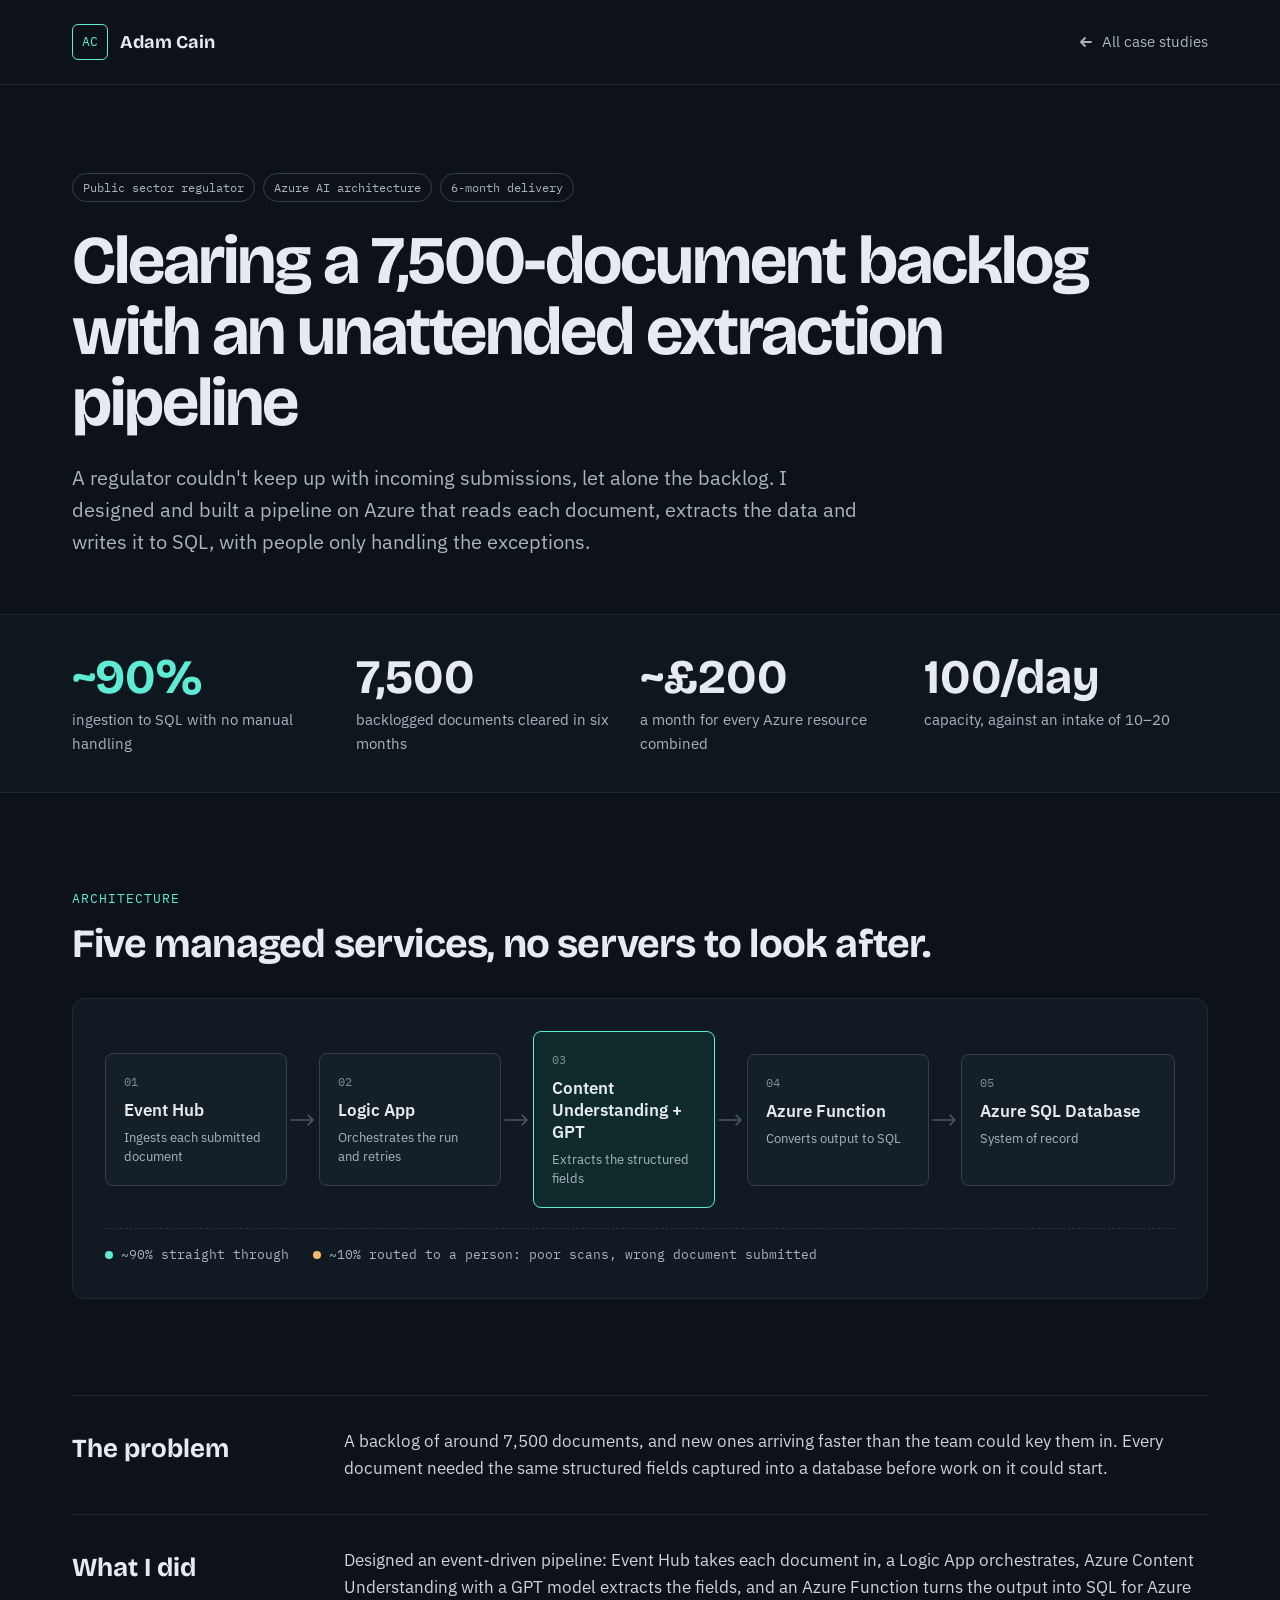
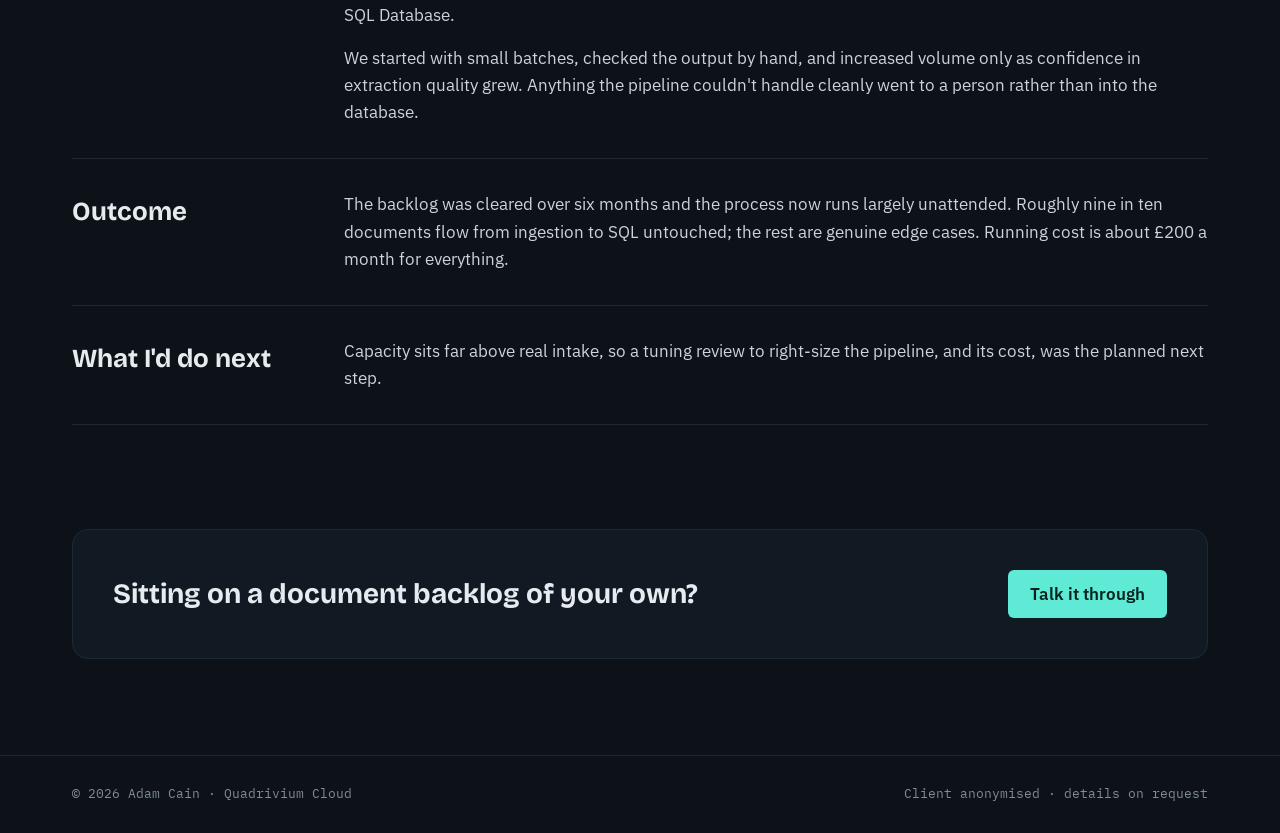
==== case-studies/document-extraction.html @ 3776c77e "Redesign site as AI architect portfolio with case study page Dark, technical layout with IBM Plex an" ====
<!DOCTYPE html>
<html lang="en-GB">

<head>
  <meta charset="utf-8">
  <meta name="viewport" content="width=device-width, initial-scale=1">
  <title>Case study: document extraction with Azure Content Understanding | Adam Cain</title>
  <meta name="description"
    content="How an unattended Azure extraction pipeline cleared a 7,500-document backlog for a public sector regulator, at about £200 a month.">
  <meta name="theme-color" content="#0c1218">

  <link rel="preconnect" href="https://fonts.googleapis.com">
  <link rel="preconnect" href="https://fonts.gstatic.com" crossorigin>
  <link
    href="https://fonts.googleapis.com/css2?family=Bricolage+Grotesque:opsz,wght@12..96,500;12..96,700&family=IBM+Plex+Mono:wght@400;500&family=IBM+Plex+Sans:wght@400;500;600&display=swap"
    rel="stylesheet">

  <link rel="stylesheet" href="../styles.css">
</head>

<body>
  <a class="skip" href="#main">Skip to content</a>

  <header class="site-header">
    <nav class="container nav" aria-label="Primary">
      <a class="brand" href="../">
        <span class="brand-mark" aria-hidden="true">AC</span>
        <span class="brand-name">Adam Cain</span>
      </a>
      <a class="back-link" href="../#work">
        <svg class="icon" aria-hidden="true" viewBox="0 0 16 16" fill="none" stroke="currentColor"
          stroke-width="1.8" stroke-linecap="round" stroke-linejoin="round">
          <path d="M13 8H3M7 4L3 8l4 4" />
        </svg>
        All case studies
      </a>
    </nav>
  </header>

  <main id="main">
    <section class="container cs-hero">
      <div class="tags">
        <span class="tag">Public sector regulator</span>
        <span class="tag">Azure AI architecture</span>
        <span class="tag">6-month delivery</span>
      </div>
      <h1 class="display">Clearing a 7,500-document backlog with an unattended extraction pipeline</h1>
      <p class="lede">A regulator couldn't keep up with incoming submissions, let alone the backlog. I designed and
        built a pipeline on Azure that reads each document, extracts the data and writes it to SQL, with people only
        handling the exceptions.</p>
    </section>

    <section class="band" aria-label="Key results">
      <div class="container results">
        <div class="result"><strong class="accent">~90%</strong><span>ingestion to SQL with no manual handling</span>
        </div>
        <div class="result"><strong>7,500</strong><span>backlogged documents cleared in six months</span></div>
        <div class="result"><strong>~£200</strong><span>a month for every Azure resource combined</span></div>
        <div class="result"><strong>100/day</strong><span>capacity, against an intake of 10–20</span></div>
      </div>
    </section>

    <section class="container cs-section" aria-labelledby="arch">
      <div class="cs-section-head">
        <p class="eyebrow">Architecture</p>
        <h2 id="arch" class="display">Five managed services, no servers to look after.</h2>
      </div>
      <figure class="diagram">
        <ol class="pipeline" aria-label="Pipeline stages, in order">
          <li class="stage">
            <div class="stage-box"><span class="stage-n">01</span><span class="stage-name">Event Hub</span><span
                class="stage-role">Ingests each submitted document</span></div>
            <svg class="stage-arrow" aria-hidden="true" viewBox="0 0 32 16" fill="none" stroke="currentColor"
              stroke-width="1.6" stroke-linecap="round" stroke-linejoin="round">
              <path d="M4 8h22M21 3l5 5-5 5" />
            </svg>
          </li>
          <li class="stage">
            <div class="stage-box"><span class="stage-n">02</span><span class="stage-name">Logic App</span><span
                class="stage-role">Orchestrates the run and retries</span></div>
            <svg class="stage-arrow" aria-hidden="true" viewBox="0 0 32 16" fill="none" stroke="currentColor"
              stroke-width="1.6" stroke-linecap="round" stroke-linejoin="round">
              <path d="M4 8h22M21 3l5 5-5 5" />
            </svg>
          </li>
          <li class="stage is-accent">
            <div class="stage-box"><span class="stage-n">03</span><span class="stage-name">Content Understanding +
                GPT</span><span class="stage-role">Extracts the structured fields</span></div>
            <svg class="stage-arrow" aria-hidden="true" viewBox="0 0 32 16" fill="none" stroke="currentColor"
              stroke-width="1.6" stroke-linecap="round" stroke-linejoin="round">
              <path d="M4 8h22M21 3l5 5-5 5" />
            </svg>
          </li>
          <li class="stage">
            <div class="stage-box"><span class="stage-n">04</span><span class="stage-name">Azure Function</span><span
                class="stage-role">Converts output to SQL</span></div>
            <svg class="stage-arrow" aria-hidden="true" viewBox="0 0 32 16" fill="none" stroke="currentColor"
              stroke-width="1.6" stroke-linecap="round" stroke-linejoin="round">
              <path d="M4 8h22M21 3l5 5-5 5" />
            </svg>
          </li>
          <li class="stage">
            <div class="stage-box"><span class="stage-n">05</span><span class="stage-name">Azure SQL Database</span><span
                class="stage-role">System of record</span></div>
          </li>
        </ol>
        <figcaption class="legend">
          <span><span class="dot" aria-hidden="true"></span>~90% straight through</span>
          <span><span class="dot is-warn" aria-hidden="true"></span>~10% routed to a person: poor scans, wrong document
            submitted</span>
        </figcaption>
      </figure>
    </section>

    <section class="container narrative" aria-label="Case study detail">
      <div class="narrative-row">
        <h2>The problem</h2>
        <div class="body">
          <p>A backlog of around 7,500 documents, and new ones arriving faster than the team could key them in. Every
            document needed the same structured fields captured into a database before work on it could start.</p>
        </div>
      </div>
      <div class="narrative-row">
        <h2>What I did</h2>
        <div class="body">
          <p>Designed an event-driven pipeline: Event Hub takes each document in, a Logic App orchestrates, Azure
            Content Understanding with a GPT model extracts the fields, and an Azure Function turns the output into SQL
            for Azure SQL Database.</p>
          <p>We started with small batches, checked the output by hand, and increased volume only as confidence in
            extraction quality grew. Anything the pipeline couldn't handle cleanly went to a person rather than into
            the database.</p>
        </div>
      </div>
      <div class="narrative-row">
        <h2>Outcome</h2>
        <div class="body">
          <p>The backlog was cleared over six months and the process now runs largely unattended. Roughly nine in ten
            documents flow from ingestion to SQL untouched; the rest are genuine edge cases. Running cost is about £200
            a month for everything.</p>
        </div>
      </div>
      <div class="narrative-row">
        <h2>What I'd do next</h2>
        <div class="body">
          <p>Capacity sits far above real intake, so a tuning review to right-size the pipeline, and its cost, was the
            planned next step.</p>
        </div>
      </div>
    </section>

    <section class="container cs-cta" aria-label="Contact">
      <div class="panel">
        <p>Sitting on a document backlog of your own?</p>
        <a class="btn btn-primary" href="mailto:adam@quadrivium.cloud">Talk it through</a>
      </div>
    </section>
  </main>

  <footer class="site-footer">
    <div class="container">
      <span>© 2026 Adam Cain · Quadrivium Cloud</span>
      <span>Client anonymised · details on request</span>
    </div>
  </footer>
</body>

</html>
---- styles.css ----
:root {
  --bg: #0c1218;
  --bg-band: #0f171e;
  --surface: #111a22;
  --surface-2: #141f28;
  --line: #1e2933;
  --line-strong: #33414e;
  --line-dash: #26323d;
  --text: #e6ebf0;
  --text-2: #cbd3db;
  --muted: #a9b4c0;
  --faint: #7f8c99;
  --accent: #5eead4;
  --accent-hover: #99f6e4;
  --accent-ink: #06231f;
  --accent-wash: #0f2a2a;
  --warn: #f5b971;

  --font-display: "Bricolage Grotesque", system-ui, sans-serif;
  --font-body: "IBM Plex Sans", system-ui, sans-serif;
  --font-mono: "IBM Plex Mono", ui-monospace, monospace;

  --max: 1200px;
  --gutter: 32px;
  --radius: 10px;
}

*,
*::before,
*::after {
  box-sizing: border-box;
}

html {
  scroll-behavior: smooth;
}

body {
  margin: 0;
  background: var(--bg);
  color: var(--text);
  font-family: var(--font-body);
  font-size: 17px;
  line-height: 1.6;
}

h1,
h2,
h3,
p {
  margin: 0;
}

a {
  color: var(--accent);
}

a:hover {
  color: var(--accent-hover);
}

:focus-visible {
  outline: 2px solid var(--accent);
  outline-offset: 3px;
}

.skip {
  position: absolute;
  left: -9999px;
}

.skip:focus {
  left: 16px;
  top: 16px;
  z-index: 10;
  padding: 8px 14px;
  background: var(--accent);
  color: var(--accent-ink);
  border-radius: 6px;
}

.container {
  max-width: var(--max);
  margin: 0 auto;
  padding-inline: var(--gutter);
}

/* Shared type */
.display {
  font-family: var(--font-display);
  font-weight: 700;
  letter-spacing: -0.02em;
  line-height: 1.05;
}

.eyebrow {
  font-family: var(--font-mono);
  font-size: 13px;
  letter-spacing: 0.08em;
  text-transform: uppercase;
  color: var(--accent);
}

.lede {
  font-size: 20px;
  color: var(--muted);
  max-width: 34em;
}

.muted {
  color: var(--muted);
}

.accent {
  color: var(--accent);
}

.icon {
  width: 16px;
  height: 16px;
  flex: none;
}

/* Buttons */
.btn {
  display: inline-flex;
  align-items: center;
  justify-content: center;
  gap: 10px;
  min-height: 48px;
  padding: 0 22px;
  border-radius: 6px;
  font-weight: 600;
  text-decoration: none;
}

.btn-primary {
  background: var(--accent);
  color: var(--accent-ink);
}

.btn-primary:hover {
  background: var(--accent-hover);
  color: var(--accent-ink);
}

.btn-ghost {
  border: 1px solid var(--line-strong);
  color: var(--text);
  font-weight: 500;
}

.btn-ghost:hover {
  border-color: var(--muted);
  color: var(--text);
}

.text-link {
  display: inline-flex;
  align-items: center;
  gap: 8px;
  min-height: 44px;
  font-weight: 600;
  text-decoration: none;
}

/* Header */
.site-header {
  border-bottom: 1px solid var(--line);
}

.nav {
  display: flex;
  flex-wrap: wrap;
  align-items: center;
  justify-content: space-between;
  gap: 16px;
  padding-block: 20px;
}

.brand {
  display: flex;
  align-items: center;
  gap: 12px;
  color: var(--text);
  text-decoration: none;
}

.brand:hover {
  color: var(--text);
}

.brand-mark {
  display: flex;
  align-items: center;
  justify-content: center;
  width: 36px;
  height: 36px;
  border: 1px solid var(--accent);
  border-radius: 6px;
  font-family: var(--font-mono);
  font-size: 13px;
  color: var(--accent);
}

.brand-name {
  font-family: var(--font-display);
  font-weight: 700;
  font-size: 18px;
}

.nav-links {
  display: flex;
  flex-wrap: wrap;
  align-items: center;
  gap: 28px;
  font-size: 15px;
}

.nav-links a:not(.btn) {
  color: var(--muted);
  text-decoration: none;
}

.nav-links a:not(.btn):hover {
  color: var(--text);
}

.nav-links .btn {
  min-height: 44px;
  padding: 0 18px;
}

.back-link {
  display: inline-flex;
  align-items: center;
  gap: 8px;
  min-height: 44px;
  color: var(--muted);
  text-decoration: none;
  font-size: 15px;
}

/* Hero */
.hero {
  display: flex;
  flex-wrap: wrap;
  align-items: center;
  gap: 64px;
  padding-block: 96px 88px;
}

.hero-copy {
  flex: 999 1 520px;
  min-width: 0;
  display: flex;
  flex-direction: column;
  gap: 28px;
}

.hero-title {
  font-size: clamp(44px, 6vw, 76px);
  line-height: 1.02;
  letter-spacing: -0.03em;
}

.actions {
  display: flex;
  flex-wrap: wrap;
  gap: 14px;
}

.stack {
  margin: 0;
  flex: 1 1 380px;
  min-width: 0;
  display: flex;
  flex-direction: column;
  gap: 10px;
  padding: 24px;
  border: 1px solid var(--line);
  border-radius: var(--radius);
  background: var(--surface);
}

.stack-head {
  display: flex;
  justify-content: space-between;
  padding-bottom: 8px;
  border-bottom: 1px dashed var(--line-dash);
  font-family: var(--font-mono);
  font-size: 12px;
  color: var(--faint);
}

.layer {
  display: flex;
  align-items: center;
  justify-content: space-between;
  gap: 12px;
  padding: 14px 16px;
  border: 1px solid var(--line-strong);
  border-radius: 6px;
  background: var(--surface-2);
  font-weight: 600;
}

.layer span:last-child {
  font-family: var(--font-mono);
  font-size: 12px;
  font-weight: 400;
  color: var(--muted);
  text-align: right;
}

.layer.is-accent {
  border-color: var(--accent);
  background: var(--accent-wash);
}

.layer.is-accent span:last-child {
  color: var(--accent);
}

.layer.is-span {
  padding-block: 12px;
  border-style: dashed;
  background: none;
  color: var(--muted);
  font-size: 14px;
  font-weight: 400;
}

/* Bands */
.band {
  border-block: 1px solid var(--line);
  background: var(--bg-band);
}

.timings {
  display: flex;
  flex-wrap: wrap;
  gap: 40px;
  padding-block: 48px;
}

.timing {
  flex: 1 1 320px;
  min-width: 0;
  display: flex;
  flex-direction: column;
  gap: 6px;
}

.timing-label {
  font-family: var(--font-mono);
  font-size: 12px;
  letter-spacing: 0.08em;
  text-transform: uppercase;
  color: var(--faint);
}

.timing-value {
  font-family: var(--font-display);
  font-weight: 700;
  font-size: 40px;
  line-height: 1.1;
}

.timing-value s {
  color: var(--faint);
  text-decoration-thickness: 2px;
}

.timing-note {
  color: var(--muted);
  font-size: 15px;
}

.timings-caveat {
  flex: 1 1 240px;
  min-width: 0;
  align-self: flex-end;
  color: var(--faint);
  font-size: 14px;
}

/* Sections */
.section {
  display: flex;
  flex-direction: column;
  gap: 48px;
  padding-block: 112px 32px;
}

.section-head {
  display: flex;
  flex-wrap: wrap;
  align-items: flex-end;
  justify-content: space-between;
  gap: 32px;
}

.section-head > div {
  flex: 1 1 520px;
  min-width: 0;
  display: flex;
  flex-direction: column;
  gap: 16px;
}

.section-head > p {
  flex: 1 1 360px;
  min-width: 0;
  color: var(--muted);
}

.section-title {
  font-size: 48px;
}

.cards {
  display: flex;
  flex-wrap: wrap;
  gap: 16px;
}

.card {
  flex: 1 1 250px;
  min-width: 0;
  display: flex;
  flex-direction: column;
  gap: 14px;
  padding: 28px 24px;
  border: 1px solid var(--line);
  border-radius: var(--radius);
  background: var(--surface);
}

.card-meta {
  display: flex;
  justify-content: space-between;
  align-items: center;
  font-family: var(--font-mono);
  font-size: 12px;
  color: var(--faint);
}

.card-meta span:first-child {
  font-size: 13px;
  color: var(--accent);
}

.card h3 {
  font-family: var(--font-display);
  font-weight: 700;
  font-size: 24px;
  line-height: 1.15;
}

.card p {
  color: var(--muted);
  font-size: 15px;
}

.card .card-foot {
  margin-top: auto;
  padding-top: 14px;
  border-top: 1px dashed var(--line-dash);
  color: var(--text-2);
  font-size: 14px;
}

.card-foot .label {
  color: var(--faint);
}

.callout {
  display: flex;
  flex-wrap: wrap;
  align-items: center;
  justify-content: space-between;
  gap: 24px;
  padding: 24px 28px;
  border: 1px dashed var(--line-strong);
  border-radius: var(--radius);
}

.callout p {
  flex: 1 1 520px;
  min-width: 0;
  color: var(--muted);
}

.callout strong {
  color: var(--text);
  font-weight: 600;
}

/* Case studies */
.tags {
  display: flex;
  flex-wrap: wrap;
  gap: 8px;
}

.tag {
  padding: 4px 10px;
  border: 1px solid var(--line-strong);
  border-radius: 999px;
  font-family: var(--font-mono);
  font-size: 12px;
  color: var(--muted);
}

.feature {
  display: flex;
  flex-wrap: wrap;
  gap: 40px;
  padding: 40px;
  border: 1px solid var(--line);
  border-radius: 12px;
  background: var(--surface);
  color: var(--text);
  text-decoration: none;
  transition: border-color 0.15s;
}

.feature:hover {
  color: var(--text);
  border-color: var(--line-strong);
}

.feature-copy {
  flex: 999 1 480px;
  min-width: 0;
  display: flex;
  flex-direction: column;
  gap: 16px;
}

.feature h3 {
  font-family: var(--font-display);
  font-weight: 700;
  font-size: 34px;
  line-height: 1.1;
  letter-spacing: -0.01em;
}

.feature-link {
  display: inline-flex;
  align-items: center;
  gap: 8px;
  color: var(--accent);
  font-weight: 600;
}

.metrics {
  flex: 1 1 300px;
  min-width: 0;
  align-self: flex-start;
  display: flex;
  flex-wrap: wrap;
  gap: 1px;
  overflow: hidden;
  border: 1px solid var(--line);
  border-radius: 8px;
  background: var(--line);
}

.metric {
  flex: 1 1 140px;
  padding: 20px;
  background: var(--bg-band);
}

.metric strong {
  display: block;
  font-family: var(--font-display);
  font-weight: 700;
  font-size: 32px;
  line-height: 1.3;
}

.metric span {
  font-size: 13px;
  color: var(--muted);
}

.study {
  flex: 1 1 420px;
  min-width: 0;
  display: flex;
  flex-direction: column;
  gap: 16px;
  padding: 32px;
  border: 1px solid var(--line);
  border-radius: 12px;
  background: var(--surface);
}

.study h3 {
  font-family: var(--font-display);
  font-weight: 700;
  font-size: 26px;
  line-height: 1.15;
}

.study > p {
  color: var(--muted);
  font-size: 15px;
}

.study-result {
  display: flex;
  flex-wrap: wrap;
  align-items: baseline;
  gap: 4px 12px;
  margin-top: auto;
  padding-top: 16px;
  border-top: 1px dashed var(--line-dash);
}

.study-result strong {
  font-family: var(--font-display);
  font-weight: 700;
  font-size: 28px;
  color: var(--accent);
}

.study-result span {
  font-size: 14px;
  color: var(--muted);
}

/* Approach */
.principles {
  display: flex;
  flex-wrap: wrap;
  gap: 48px;
}

.principle {
  flex: 1 1 300px;
  min-width: 0;
  display: flex;
  flex-direction: column;
  gap: 12px;
  padding-top: 20px;
  border-top: 2px solid var(--accent);
}

.principle h3 {
  font-family: var(--font-display);
  font-weight: 700;
  font-size: 22px;
}

.principle p {
  color: var(--muted);
  font-size: 15px;
}

/* Contact */
.contact {
  padding-block: 112px 96px;
}

.panel {
  display: flex;
  flex-wrap: wrap;
  align-items: center;
  justify-content: space-between;
  gap: 40px;
  padding: 56px 48px;
  border: 1px solid var(--line);
  border-radius: 16px;
  background: var(--surface);
}

.panel-copy {
  flex: 999 1 480px;
  min-width: 0;
  display: flex;
  flex-direction: column;
  gap: 16px;
}

.panel-copy h2 {
  font-size: 44px;
}

.panel-copy p {
  color: var(--muted);
  max-width: 32em;
}

.contact-links {
  flex: 1 1 260px;
  min-width: 0;
  display: flex;
  flex-direction: column;
  gap: 10px;
}

.contact-links .btn-primary {
  min-height: 52px;
}

.contact-row {
  display: flex;
  gap: 10px;
}

.contact-row .btn {
  flex: 1 1 0;
}

/* Footer */
.site-footer {
  border-top: 1px solid var(--line);
}

.site-footer .container {
  display: flex;
  flex-wrap: wrap;
  justify-content: space-between;
  gap: 16px;
  padding-block: 28px;
  font-family: var(--font-mono);
  font-size: 13px;
  color: var(--faint);
}

/* Case study page */
.cs-hero {
  display: flex;
  flex-direction: column;
  gap: 24px;
  padding-block: 88px 56px;
}

.cs-hero h1 {
  max-width: 16em;
  font-size: clamp(40px, 5.4vw, 68px);
  line-height: 1.04;
  letter-spacing: -0.03em;
}

.cs-hero .lede {
  max-width: 40em;
}

.results {
  display: flex;
  flex-wrap: wrap;
}

.result {
  flex: 1 1 220px;
  display: flex;
  flex-direction: column;
  gap: 4px;
  padding: 36px 24px 36px 0;
}

.result strong {
  font-family: var(--font-display);
  font-weight: 700;
  font-size: 48px;
  line-height: 1.1;
}

.result span {
  font-size: 15px;
  color: var(--muted);
}

.cs-section {
  display: flex;
  flex-direction: column;
  gap: 32px;
  padding-block: 96px 32px;
}

.cs-section-head {
  display: flex;
  flex-direction: column;
  gap: 12px;
}

.cs-section-head h2 {
  font-size: 40px;
  line-height: 1.1;
}

.diagram {
  margin: 0;
  padding: 32px;
  overflow-x: auto;
  border: 1px solid var(--line);
  border-radius: 12px;
  background: var(--surface);
}

.pipeline {
  display: flex;
  align-items: center;
  min-width: 920px;
  margin: 0;
  padding: 0;
  list-style: none;
}

.stage {
  flex: 1 1 0;
  display: flex;
  align-items: center;
}

.stage-box {
  flex: 1 1 0;
  display: flex;
  flex-direction: column;
  gap: 8px;
  min-height: 132px;
  padding: 18px;
  border: 1px solid var(--line-strong);
  border-radius: 8px;
  background: var(--surface-2);
}

.stage.is-accent .stage-box {
  border-color: var(--accent);
  background: var(--accent-wash);
}

.stage-n {
  font-family: var(--font-mono);
  font-size: 12px;
  color: var(--faint);
}

.stage-name {
  font-weight: 600;
  line-height: 1.3;
}

.stage-role {
  font-size: 13px;
  line-height: 1.45;
  color: var(--muted);
}

.stage-arrow {
  width: 32px;
  height: 16px;
  flex: none;
  color: #4a5866;
}

.legend {
  display: flex;
  flex-wrap: wrap;
  gap: 24px;
  margin-top: 20px;
  padding-top: 16px;
  border-top: 1px dashed var(--line-dash);
  font-family: var(--font-mono);
  font-size: 13px;
  color: var(--muted);
}

.dot {
  display: inline-block;
  width: 8px;
  height: 8px;
  margin-right: 8px;
  border-radius: 50%;
  background: var(--accent);
}

.dot.is-warn {
  background: var(--warn);
}

.narrative {
  padding-block: 64px 32px;
}

.narrative-row {
  display: flex;
  flex-wrap: wrap;
  gap: 32px;
  padding-block: 32px;
  border-top: 1px solid var(--line);
}

.narrative-row:last-child {
  border-bottom: 1px solid var(--line);
}

.narrative-row h2 {
  flex: 1 1 240px;
  font-family: var(--font-display);
  font-weight: 700;
  font-size: 26px;
}

.narrative-row .body {
  flex: 999 1 520px;
  min-width: 0;
  display: flex;
  flex-direction: column;
  gap: 16px;
  color: var(--text-2);
}

.cs-cta {
  padding-block: 72px 96px;
}

.cs-cta .panel {
  padding: 40px;
  gap: 24px;
}

.cs-cta .panel p {
  flex: 999 1 420px;
  min-width: 0;
  font-family: var(--font-display);
  font-weight: 700;
  font-size: 28px;
  line-height: 1.2;
}

/* Small screens */
@media (max-width: 640px) {
  :root {
    --gutter: 16px;
  }

  .hero {
    padding-block: 56px;
    gap: 40px;
  }

  .section {
    padding-block: 72px 16px;
  }

  .section-title,
  .cs-section-head h2 {
    font-size: 34px;
  }

  .panel-copy h2 {
    font-size: 34px;
  }

  .timing-value {
    font-size: 32px;
  }

  .feature,
  .study,
  .panel {
    padding: 24px;
  }

  .feature h3 {
    font-size: 26px;
  }

  .nav-links {
    gap: 18px;
  }
}

@media (prefers-reduced-motion: reduce) {
  html {
    scroll-behavior: auto;
  }
}
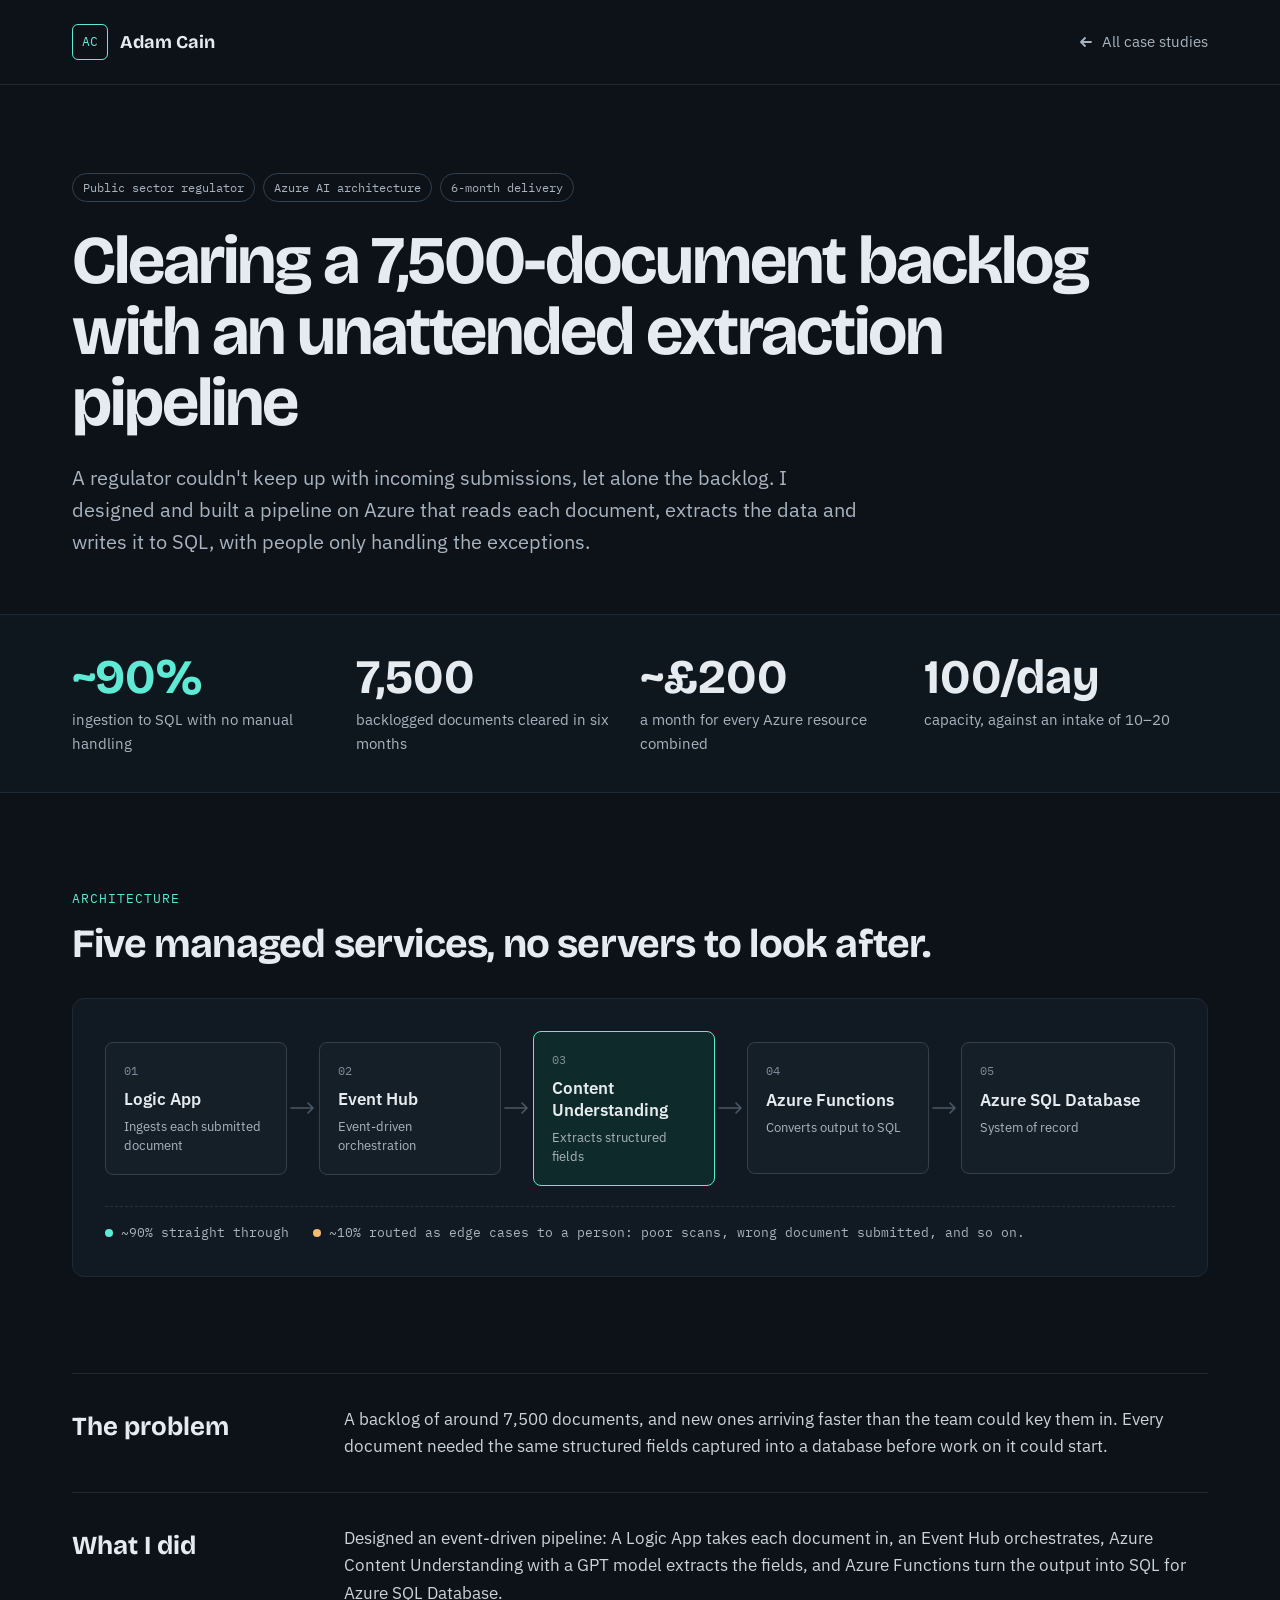
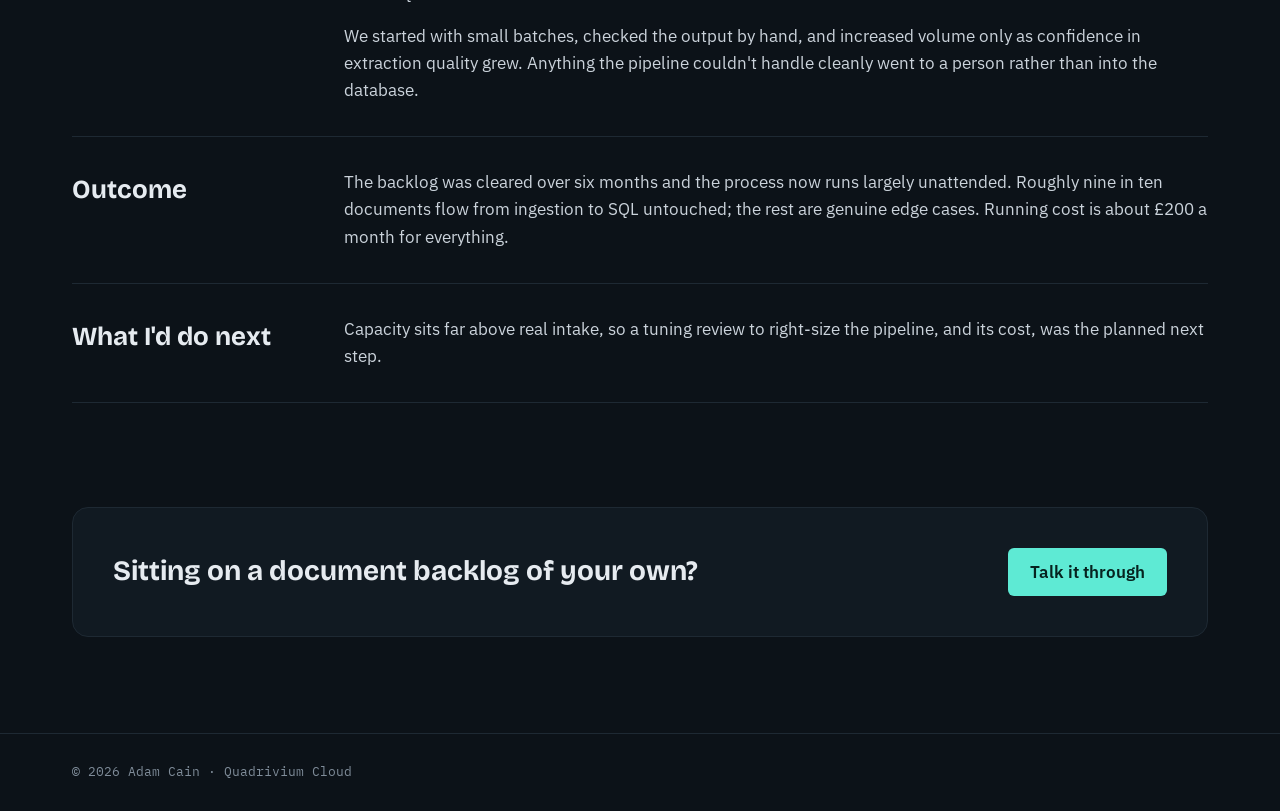
==== commit 79a79b5a: "Redesign landing page" ====
--- a/case-studies/document-extraction.html
+++ b/case-studies/document-extraction.html
@@ -28,8 +28,8 @@
         <span class="brand-name">Adam Cain</span>
       </a>
       <a class="back-link" href="../#work">
-        <svg class="icon" aria-hidden="true" viewBox="0 0 16 16" fill="none" stroke="currentColor"
-          stroke-width="1.8" stroke-linecap="round" stroke-linejoin="round">
+        <svg class="icon" aria-hidden="true" viewBox="0 0 16 16" fill="none" stroke="currentColor" stroke-width="1.8"
+          stroke-linecap="round" stroke-linejoin="round">
           <path d="M13 8H3M7 4L3 8l4 4" />
         </svg>
         All case studies
@@ -68,7 +68,7 @@
       <figure class="diagram">
         <ol class="pipeline" aria-label="Pipeline stages, in order">
           <li class="stage">
-            <div class="stage-box"><span class="stage-n">01</span><span class="stage-name">Event Hub</span><span
+            <div class="stage-box"><span class="stage-n">01</span><span class="stage-name">Logic App</span><span
                 class="stage-role">Ingests each submitted document</span></div>
             <svg class="stage-arrow" aria-hidden="true" viewBox="0 0 32 16" fill="none" stroke="currentColor"
               stroke-width="1.6" stroke-linecap="round" stroke-linejoin="round">
@@ -76,23 +76,23 @@
             </svg>
           </li>
           <li class="stage">
-            <div class="stage-box"><span class="stage-n">02</span><span class="stage-name">Logic App</span><span
-                class="stage-role">Orchestrates the run and retries</span></div>
+            <div class="stage-box"><span class="stage-n">02</span><span class="stage-name">Event Hub</span><span
+                class="stage-role">Event-driven orchestration</span></div>
             <svg class="stage-arrow" aria-hidden="true" viewBox="0 0 32 16" fill="none" stroke="currentColor"
               stroke-width="1.6" stroke-linecap="round" stroke-linejoin="round">
               <path d="M4 8h22M21 3l5 5-5 5" />
             </svg>
           </li>
           <li class="stage is-accent">
-            <div class="stage-box"><span class="stage-n">03</span><span class="stage-name">Content Understanding +
-                GPT</span><span class="stage-role">Extracts the structured fields</span></div>
+            <div class="stage-box"><span class="stage-n">03</span><span class="stage-name">Content
+                Understanding</span><span class="stage-role">Extracts structured fields</span></div>
             <svg class="stage-arrow" aria-hidden="true" viewBox="0 0 32 16" fill="none" stroke="currentColor"
               stroke-width="1.6" stroke-linecap="round" stroke-linejoin="round">
               <path d="M4 8h22M21 3l5 5-5 5" />
             </svg>
           </li>
           <li class="stage">
-            <div class="stage-box"><span class="stage-n">04</span><span class="stage-name">Azure Function</span><span
+            <div class="stage-box"><span class="stage-n">04</span><span class="stage-name">Azure Functions</span><span
                 class="stage-role">Converts output to SQL</span></div>
             <svg class="stage-arrow" aria-hidden="true" viewBox="0 0 32 16" fill="none" stroke="currentColor"
               stroke-width="1.6" stroke-linecap="round" stroke-linejoin="round">
@@ -100,14 +100,14 @@
             </svg>
           </li>
           <li class="stage">
-            <div class="stage-box"><span class="stage-n">05</span><span class="stage-name">Azure SQL Database</span><span
-                class="stage-role">System of record</span></div>
+            <div class="stage-box"><span class="stage-n">05</span><span class="stage-name">Azure SQL
+                Database</span><span class="stage-role">System of record</span></div>
           </li>
         </ol>
         <figcaption class="legend">
           <span><span class="dot" aria-hidden="true"></span>~90% straight through</span>
-          <span><span class="dot is-warn" aria-hidden="true"></span>~10% routed to a person: poor scans, wrong document
-            submitted</span>
+          <span><span class="dot is-warn" aria-hidden="true"></span>~10% routed as edge cases to a person: poor scans,
+            wrong document submitted, and so on.</span>
         </figcaption>
       </figure>
     </section>
@@ -123,8 +123,8 @@
       <div class="narrative-row">
         <h2>What I did</h2>
         <div class="body">
-          <p>Designed an event-driven pipeline: Event Hub takes each document in, a Logic App orchestrates, Azure
-            Content Understanding with a GPT model extracts the fields, and an Azure Function turns the output into SQL
+          <p>Designed an event-driven pipeline: A Logic App takes each document in, an Event Hub orchestrates, Azure
+            Content Understanding with a GPT model extracts the fields, and Azure Functions turn the output into SQL
             for Azure SQL Database.</p>
           <p>We started with small batches, checked the output by hand, and increased volume only as confidence in
             extraction quality grew. Anything the pipeline couldn't handle cleanly went to a person rather than into
@@ -159,9 +159,8 @@
   <footer class="site-footer">
     <div class="container">
       <span>© 2026 Adam Cain · Quadrivium Cloud</span>
-      <span>Client anonymised · details on request</span>
     </div>
   </footer>
 </body>
 
-</html>
+</html>
